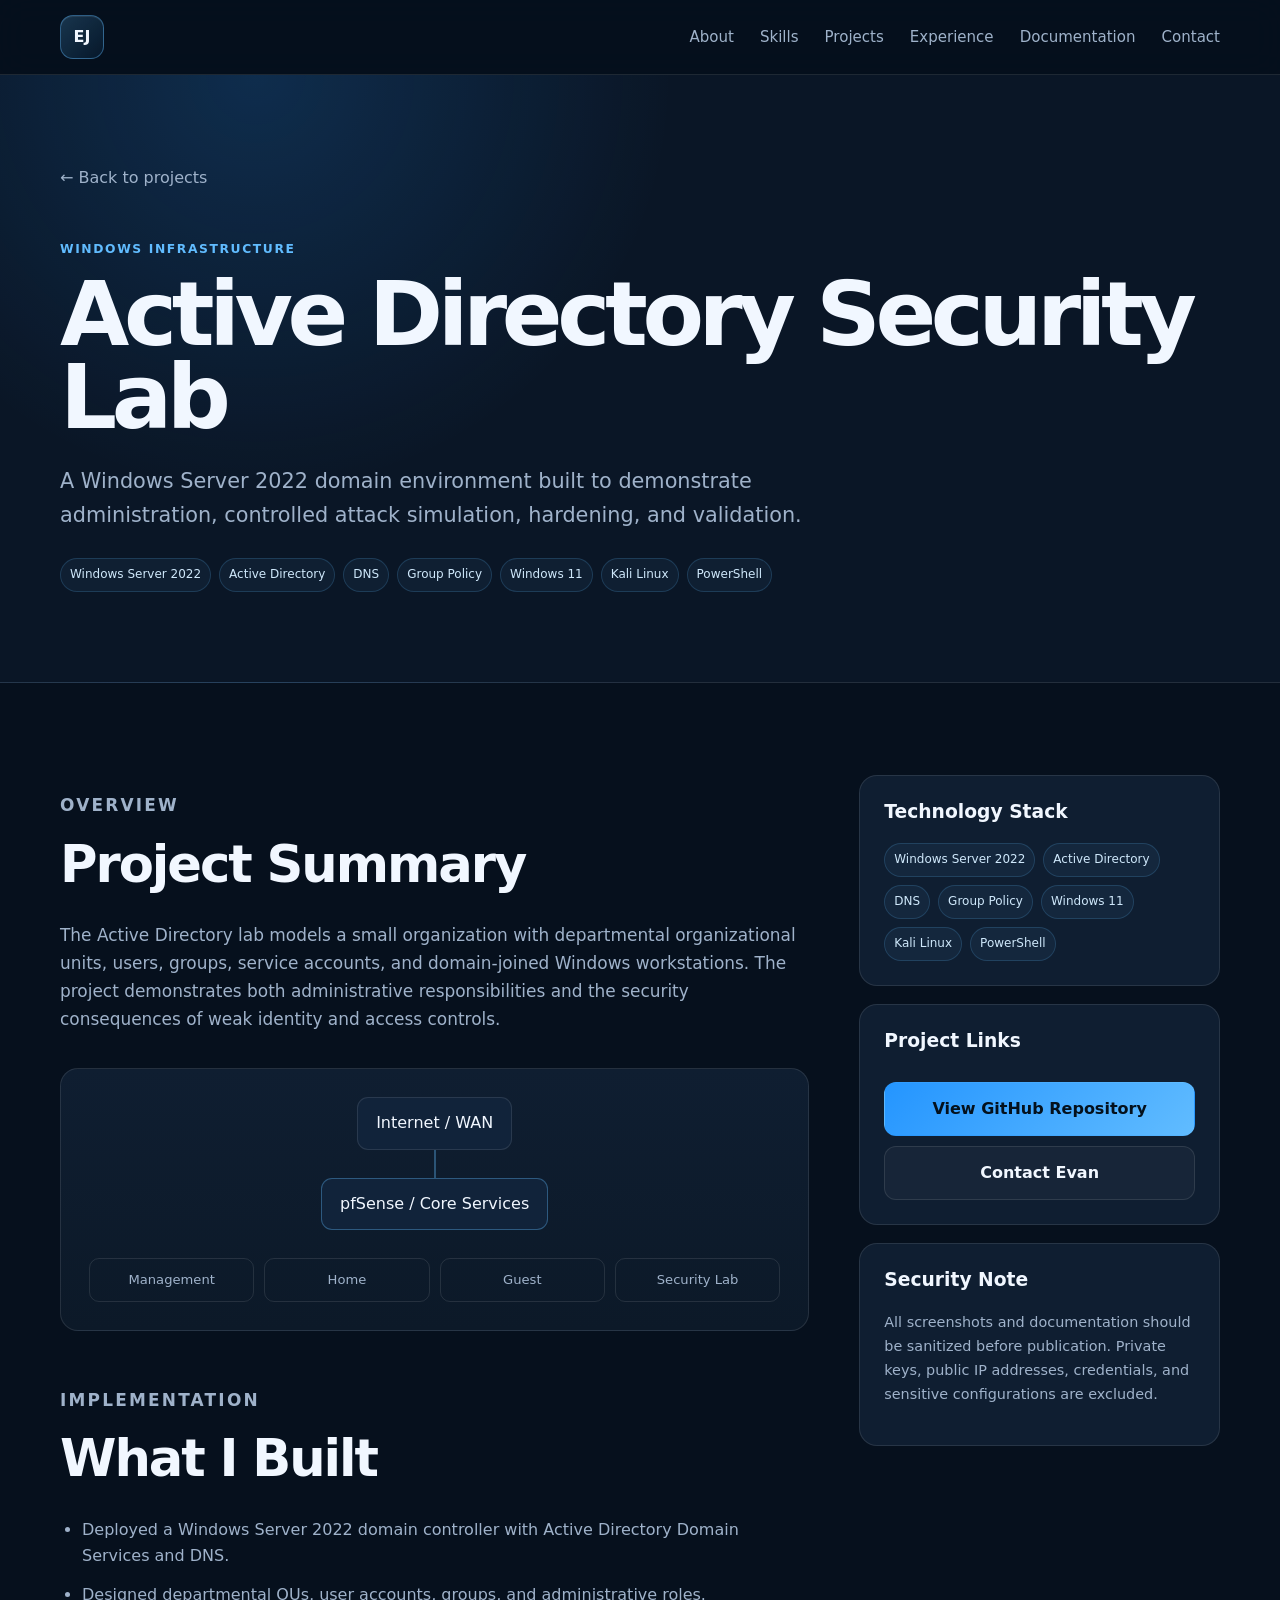
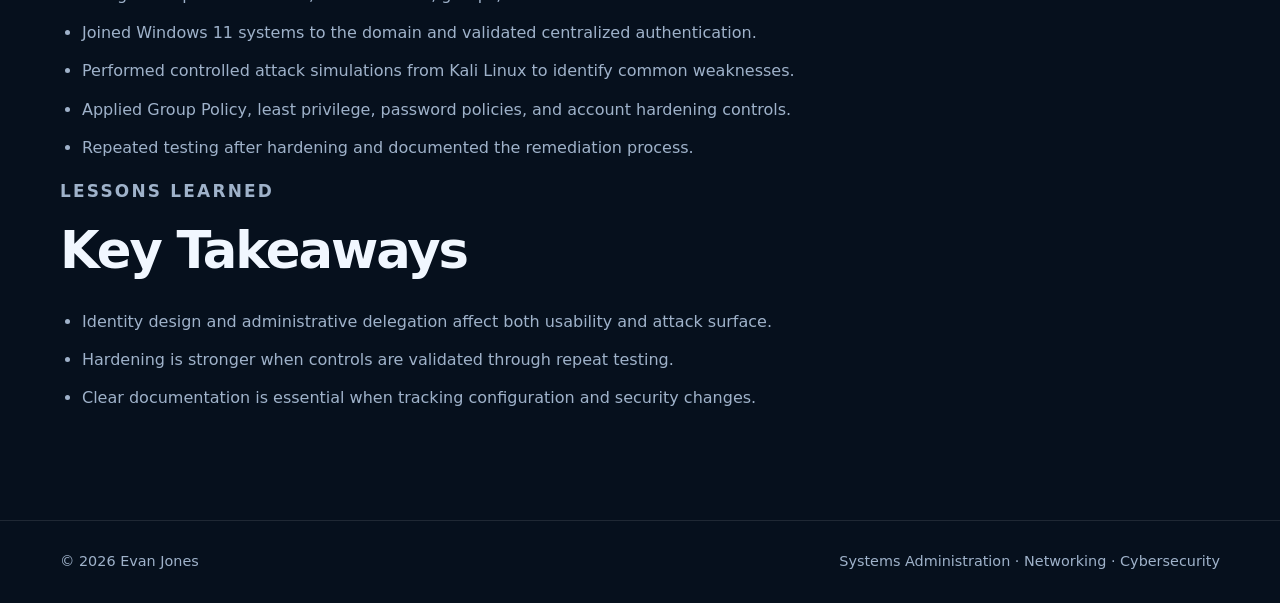
==== active-directory.html @ ff3f4f97 "Add files via upload" ====
<!DOCTYPE html>
<html lang="en">
<head>
<meta charset="UTF-8"><meta name="viewport" content="width=device-width, initial-scale=1.0">
<meta name="description" content="Active Directory Security Lab case study by Evan Jones.">
<title>Active Directory Security Lab | Evan Jones</title><link rel="stylesheet" href="styles.css">
</head>
<body>

<header class="site-header">
  <nav class="nav container" aria-label="Primary navigation">
    <a class="brand" href="index.html#home" aria-label="Evan Jones home">EJ</a>
    <button class="menu-toggle" aria-expanded="false" aria-controls="nav-links">Menu</button>
    <div id="nav-links" class="nav-links">
      <a href="index.html#about">About</a>
      <a href="index.html#skills">Skills</a>
      <a href="index.html#projects">Projects</a>
      <a href="index.html#experience">Experience</a>
      <a href="index.html#documentation">Documentation</a>
      <a href="index.html#contact">Contact</a>
    </div>
  </nav>
</header>

<main>
<section class="case-hero">
  <div class="container case-hero-inner">
    <a class="back-link" href="index.html#projects">← Back to projects</a>
    <p class="section-kicker">Windows Infrastructure</p>
    <h1>Active Directory Security Lab</h1>
    <p class="case-subtitle">A Windows Server 2022 domain environment built to demonstrate administration, controlled attack simulation, hardening, and validation.</p>
    <div class="tag-row case-tags"><span>Windows Server 2022</span><span>Active Directory</span><span>DNS</span><span>Group Policy</span><span>Windows 11</span><span>Kali Linux</span><span>PowerShell</span></div>
  </div>
</section>

<section class="section">
  <div class="container case-grid">
    <article class="case-main">
      <p class="section-kicker">Overview</p>
      <h2>Project Summary</h2>
      <p>The Active Directory lab models a small organization with departmental organizational units, users, groups, service accounts, and domain-joined Windows workstations. The project demonstrates both administrative responsibilities and the security consequences of weak identity and access controls.</p>
      <div class="architecture-box">
        <div class="architecture-node">Internet / WAN</div>
        <div class="architecture-line"></div>
        <div class="architecture-node emphasis">pfSense / Core Services</div>
        <div class="architecture-branches">
          <div>Management</div><div>Home</div><div>Guest</div><div>Security Lab</div>
        </div>
      </div>

      <p class="section-kicker">Implementation</p>
      <h2>What I Built</h2>
      <ul class="feature-list"><li>Deployed a Windows Server 2022 domain controller with Active Directory Domain Services and DNS.</li><li>Designed departmental OUs, user accounts, groups, and administrative roles.</li><li>Joined Windows 11 systems to the domain and validated centralized authentication.</li><li>Performed controlled attack simulations from Kali Linux to identify common weaknesses.</li><li>Applied Group Policy, least privilege, password policies, and account hardening controls.</li><li>Repeated testing after hardening and documented the remediation process.</li></ul>

      <p class="section-kicker">Lessons learned</p>
      <h2>Key Takeaways</h2>
      <ul class="feature-list"><li>Identity design and administrative delegation affect both usability and attack surface.</li><li>Hardening is stronger when controls are validated through repeat testing.</li><li>Clear documentation is essential when tracking configuration and security changes.</li></ul>
    </article>

    <aside class="case-sidebar">
      <div class="sidebar-card"><h3>Technology Stack</h3><div class="tag-cloud"><span>Windows Server 2022</span><span>Active Directory</span><span>DNS</span><span>Group Policy</span><span>Windows 11</span><span>Kali Linux</span><span>PowerShell</span></div></div>
      <div class="sidebar-card"><h3>Project Links</h3><a class="button primary full" href="https://github.com/evnhjns96-ops/active-directory-security-lab" target="_blank" rel="noreferrer">View GitHub Repository</a><a class="button secondary full" href="index.html#contact">Contact Evan</a></div>
      <div class="sidebar-card"><h3>Security Note</h3><p>All screenshots and documentation should be sanitized before publication. Private keys, public IP addresses, credentials, and sensitive configurations are excluded.</p></div>
    </aside>
  </div>
</section>
</main>

<footer>
  <div class="container footer-content">
    <span>© <span id="year"></span> Evan Jones</span>
    <span>Systems Administration · Networking · Cybersecurity</span>
  </div>
</footer>
<script src="script.js"></script>

</body>
</html>
---- styles.css ----
:root{
  --bg:#06101d;--bg-soft:#0a1626;--panel:#0f1e31;--panel-2:#13263e;--text:#f1f7ff;
  --muted:#9fb2ca;--line:rgba(255,255,255,.1);--blue:#61bcff;--blue-strong:#2495ff;
  --green:#4dd6a0;--amber:#ffc95a;--shadow:0 24px 80px rgba(0,0,0,.32);--radius:20px;
}
*{box-sizing:border-box} html{scroll-behavior:smooth}
body{margin:0;background:var(--bg);color:var(--text);font-family:Inter,ui-sans-serif,system-ui,-apple-system,BlinkMacSystemFont,"Segoe UI",sans-serif;line-height:1.65}
a{color:inherit}.container{width:min(1160px,calc(100% - 40px));margin:0 auto}
.site-header{position:sticky;top:0;z-index:30;background:rgba(6,16,29,.82);border-bottom:1px solid var(--line);backdrop-filter:blur(16px)}
.nav{min-height:74px;display:flex;align-items:center;justify-content:space-between;gap:24px}
.brand{width:44px;height:44px;border:1px solid rgba(97,188,255,.4);border-radius:13px;display:grid;place-items:center;font-weight:900;text-decoration:none;background:linear-gradient(135deg,rgba(97,188,255,.22),rgba(36,149,255,.07));box-shadow:inset 0 1px 0 rgba(255,255,255,.08)}
.nav-links{display:flex;gap:26px;align-items:center}.nav-links a{text-decoration:none;color:var(--muted);font-size:.94rem}.nav-links a:hover{color:var(--text)}.menu-toggle{display:none}
.hero{position:relative;overflow:hidden;padding:110px 0 95px;background:linear-gradient(180deg,#071526 0%,#06101d 100%)}
.hero-glow{position:absolute;border-radius:50%;filter:blur(80px);opacity:.27}.hero-glow-one{width:420px;height:420px;background:#197fe4;left:-120px;top:-80px}.hero-glow-two{width:360px;height:360px;background:#54b6ff;right:-100px;top:50px}
.hero-grid{position:relative;display:grid;grid-template-columns:1.28fr .82fr;gap:64px;align-items:center}
.availability-pill{display:inline-flex;align-items:center;gap:9px;padding:8px 12px;border:1px solid rgba(77,214,160,.25);border-radius:999px;background:rgba(77,214,160,.06);color:#c9f4e2;font-size:.84rem;margin-bottom:18px}.availability-pill span{width:8px;height:8px;border-radius:50%;background:var(--green);box-shadow:0 0 14px var(--green)}
.eyebrow,.section-kicker{color:var(--blue);text-transform:uppercase;letter-spacing:.13em;font-size:.77rem;font-weight:850}
h1{font-size:clamp(3.6rem,8vw,7rem);line-height:.93;margin:14px 0 24px;letter-spacing:-.06em}h2{font-size:clamp(2rem,4vw,3.35rem);line-height:1.08;letter-spacing:-.04em;margin:8px 0 30px}h3{margin-top:0;line-height:1.3}
.hero-copy{color:var(--muted);font-size:clamp(1.18rem,2vw,1.5rem);max-width:690px}
.hero-actions,.contact-actions{display:flex;gap:14px;flex-wrap:wrap;margin-top:32px}.button{display:inline-flex;align-items:center;justify-content:center;padding:13px 19px;border-radius:12px;text-decoration:none;font-weight:800;border:1px solid transparent;transition:.2s ease}.button.primary{background:linear-gradient(135deg,var(--blue-strong),var(--blue));color:#04111d}.button.secondary{border-color:var(--line);background:rgba(255,255,255,.035)}.button:hover{transform:translateY(-2px);box-shadow:0 10px 28px rgba(0,0,0,.2)}.button.full{width:100%;margin-top:10px}
.quick-links{display:flex;gap:22px;margin-top:27px}.quick-links a{color:var(--muted);text-decoration:none;font-size:.95rem}.quick-links a:hover{color:var(--blue)}
.profile-card{padding:28px;border:1px solid rgba(97,188,255,.24);border-radius:24px;background:linear-gradient(180deg,rgba(18,37,61,.96),rgba(12,25,42,.97));box-shadow:var(--shadow);position:relative}.profile-card:after{content:"";position:absolute;inset:0;border-radius:24px;background:linear-gradient(135deg,rgba(255,255,255,.05),transparent 35%);pointer-events:none}.avatar{width:72px;height:72px;border-radius:20px;display:grid;place-items:center;background:linear-gradient(135deg,var(--blue-strong),var(--blue));color:#04111d;font-weight:950;font-size:1.45rem;margin-bottom:24px}.profile-label{color:var(--blue);font-size:.76rem;text-transform:uppercase;letter-spacing:.12em;font-weight:850}.profile-card h2{font-size:1.8rem;margin:6px 0 12px}.profile-card p{color:var(--muted)}.profile-stats{display:grid;grid-template-columns:repeat(3,1fr);gap:12px;margin-top:24px}.profile-stats div{padding:14px 10px;border:1px solid var(--line);border-radius:13px;background:rgba(255,255,255,.025)}.profile-stats strong{display:block;font-size:1.3rem;color:var(--blue)}.profile-stats span{display:block;font-size:.72rem;color:var(--muted);margin-top:2px}
.trust-strip{border-top:1px solid var(--line);border-bottom:1px solid var(--line);background:#081524}.trust-grid{display:grid;grid-template-columns:repeat(6,1fr);gap:20px;padding:19px 0;color:#bfd0e2;font-size:.86rem;text-align:center}
.section{padding:92px 0}.section.alt{background:var(--bg-soft);border-top:1px solid var(--line);border-bottom:1px solid var(--line)}.two-column{display:grid;grid-template-columns:.8fr 1.2fr;gap:72px}.two-column p{color:var(--muted);font-size:1.06rem}
.card-grid{display:grid;grid-template-columns:repeat(3,1fr);gap:18px}.card,.project-card{border:1px solid var(--line);background:linear-gradient(180deg,var(--panel),#0d1a2b);border-radius:var(--radius);padding:26px;box-shadow:0 12px 38px rgba(0,0,0,.14);transition:.22s ease}.card:hover,.project-card:hover{transform:translateY(-4px);border-color:rgba(97,188,255,.28)}.card p,.project-card p{color:var(--muted)}.section-heading-row{display:flex;justify-content:space-between;align-items:end;gap:24px}.text-link{color:var(--blue);text-decoration:none;font-weight:800;margin-bottom:34px}
.project-grid{display:grid;grid-template-columns:repeat(2,1fr);gap:20px}.project-card.featured{border-color:rgba(97,188,255,.38);background:linear-gradient(180deg,#142945,#0f1e31)}.project-icon{width:42px;height:42px;border-radius:12px;display:grid;place-items:center;background:rgba(97,188,255,.1);color:var(--blue);font-weight:900;margin-bottom:18px}.project-meta{color:var(--blue);text-transform:uppercase;font-size:.72rem;letter-spacing:.11em;font-weight:850;margin-bottom:10px}.tag-row{display:flex;gap:8px;flex-wrap:wrap;margin:20px 0}.tag-row span,.tag-cloud span{font-size:.75rem;padding:6px 9px;border-radius:999px;border:1px solid rgba(97,188,255,.18);background:rgba(97,188,255,.06);color:#cfe8fb}.project-actions{display:flex;justify-content:space-between;gap:14px;flex-wrap:wrap;margin-top:20px}.project-actions a{color:var(--blue);font-weight:800;text-decoration:none}
.timeline{display:grid;gap:18px}.timeline article{display:grid;grid-template-columns:160px 1fr;gap:30px;padding:25px;border:1px solid var(--line);border-radius:var(--radius);background:var(--panel)}.timeline-date{color:var(--blue);font-weight:850}.timeline p{color:var(--muted);margin-bottom:0}
.doc-list{display:grid;gap:12px}.doc-list a{display:flex;justify-content:space-between;align-items:center;border:1px solid var(--line);background:var(--panel);padding:19px 21px;border-radius:14px;text-decoration:none;transition:.2s ease}.doc-list a:hover{border-color:rgba(97,188,255,.4);transform:translateX(4px)}
.contact-section{padding-top:42px}.contact-card{display:flex;justify-content:space-between;align-items:center;gap:32px;padding:42px;border:1px solid rgba(97,188,255,.25);border-radius:var(--radius);background:linear-gradient(135deg,rgba(36,149,255,.13),rgba(15,30,49,.96))}.contact-card h2{margin-bottom:12px}.contact-card p{color:var(--muted);margin:0}
footer{border-top:1px solid var(--line);padding:29px 0;color:var(--muted);font-size:.9rem}.footer-content{display:flex;justify-content:space-between;gap:20px}

/* Case studies */
.case-hero{padding:90px 0 70px;background:radial-gradient(circle at 20% 0%,rgba(36,149,255,.18),transparent 35%),var(--bg-soft);border-bottom:1px solid var(--line)}.case-hero h1{font-size:clamp(3rem,7vw,5.8rem)}.case-subtitle{max-width:820px;color:var(--muted);font-size:1.3rem}.back-link{display:inline-block;margin-bottom:35px;color:var(--muted);text-decoration:none}.back-link:hover{color:var(--blue)}.case-tags{margin-top:26px}.case-grid{display:grid;grid-template-columns:1.35fr .65fr;gap:50px}.case-main>p{color:var(--muted);font-size:1.06rem}.feature-list{padding-left:22px;color:var(--muted)}.feature-list li{margin-bottom:12px}.architecture-box{margin:34px 0 56px;padding:28px;border:1px solid var(--line);border-radius:18px;background:linear-gradient(180deg,var(--panel),#0c1928);text-align:center}.architecture-node{display:inline-block;padding:12px 18px;border:1px solid var(--line);border-radius:11px;background:#11233a}.architecture-node.emphasis{border-color:rgba(97,188,255,.35)}.architecture-line{width:2px;height:28px;background:rgba(97,188,255,.35);margin:0 auto}.architecture-branches{display:grid;grid-template-columns:repeat(4,1fr);gap:10px;margin-top:28px}.architecture-branches div{padding:10px 8px;border:1px solid var(--line);border-radius:10px;color:var(--muted);font-size:.82rem}.case-sidebar{display:grid;gap:18px;align-content:start}.sidebar-card{padding:24px;border:1px solid var(--line);border-radius:18px;background:var(--panel)}.sidebar-card p{color:var(--muted);font-size:.9rem}.tag-cloud{display:flex;flex-wrap:wrap;gap:8px}
.reveal{opacity:0;transform:translateY(16px);transition:opacity .6s ease,transform .6s ease}.reveal.visible{opacity:1;transform:none}

@media(max-width:900px){.hero-grid,.two-column,.case-grid{grid-template-columns:1fr;gap:40px}.card-grid,.project-grid{grid-template-columns:1fr}.trust-grid{grid-template-columns:repeat(3,1fr)}.menu-toggle{display:inline-flex;color:var(--text);background:transparent;border:1px solid var(--line);padding:8px 12px;border-radius:8px}.nav-links{display:none;position:absolute;top:74px;left:20px;right:20px;flex-direction:column;align-items:stretch;padding:18px;background:var(--panel);border:1px solid var(--line);border-radius:14px}.nav-links.open{display:flex}.timeline article{grid-template-columns:1fr;gap:8px}.contact-card,.footer-content,.section-heading-row{flex-direction:column;align-items:flex-start}.text-link{margin-bottom:20px}.architecture-branches{grid-template-columns:repeat(2,1fr)}}
@media(max-width:560px){.container{width:min(100% - 28px,1160px)}.hero{padding-top:78px}h1{font-size:3.8rem}.profile-stats{grid-template-columns:1fr}.trust-grid{grid-template-columns:repeat(2,1fr)}.quick-links{flex-wrap:wrap}}
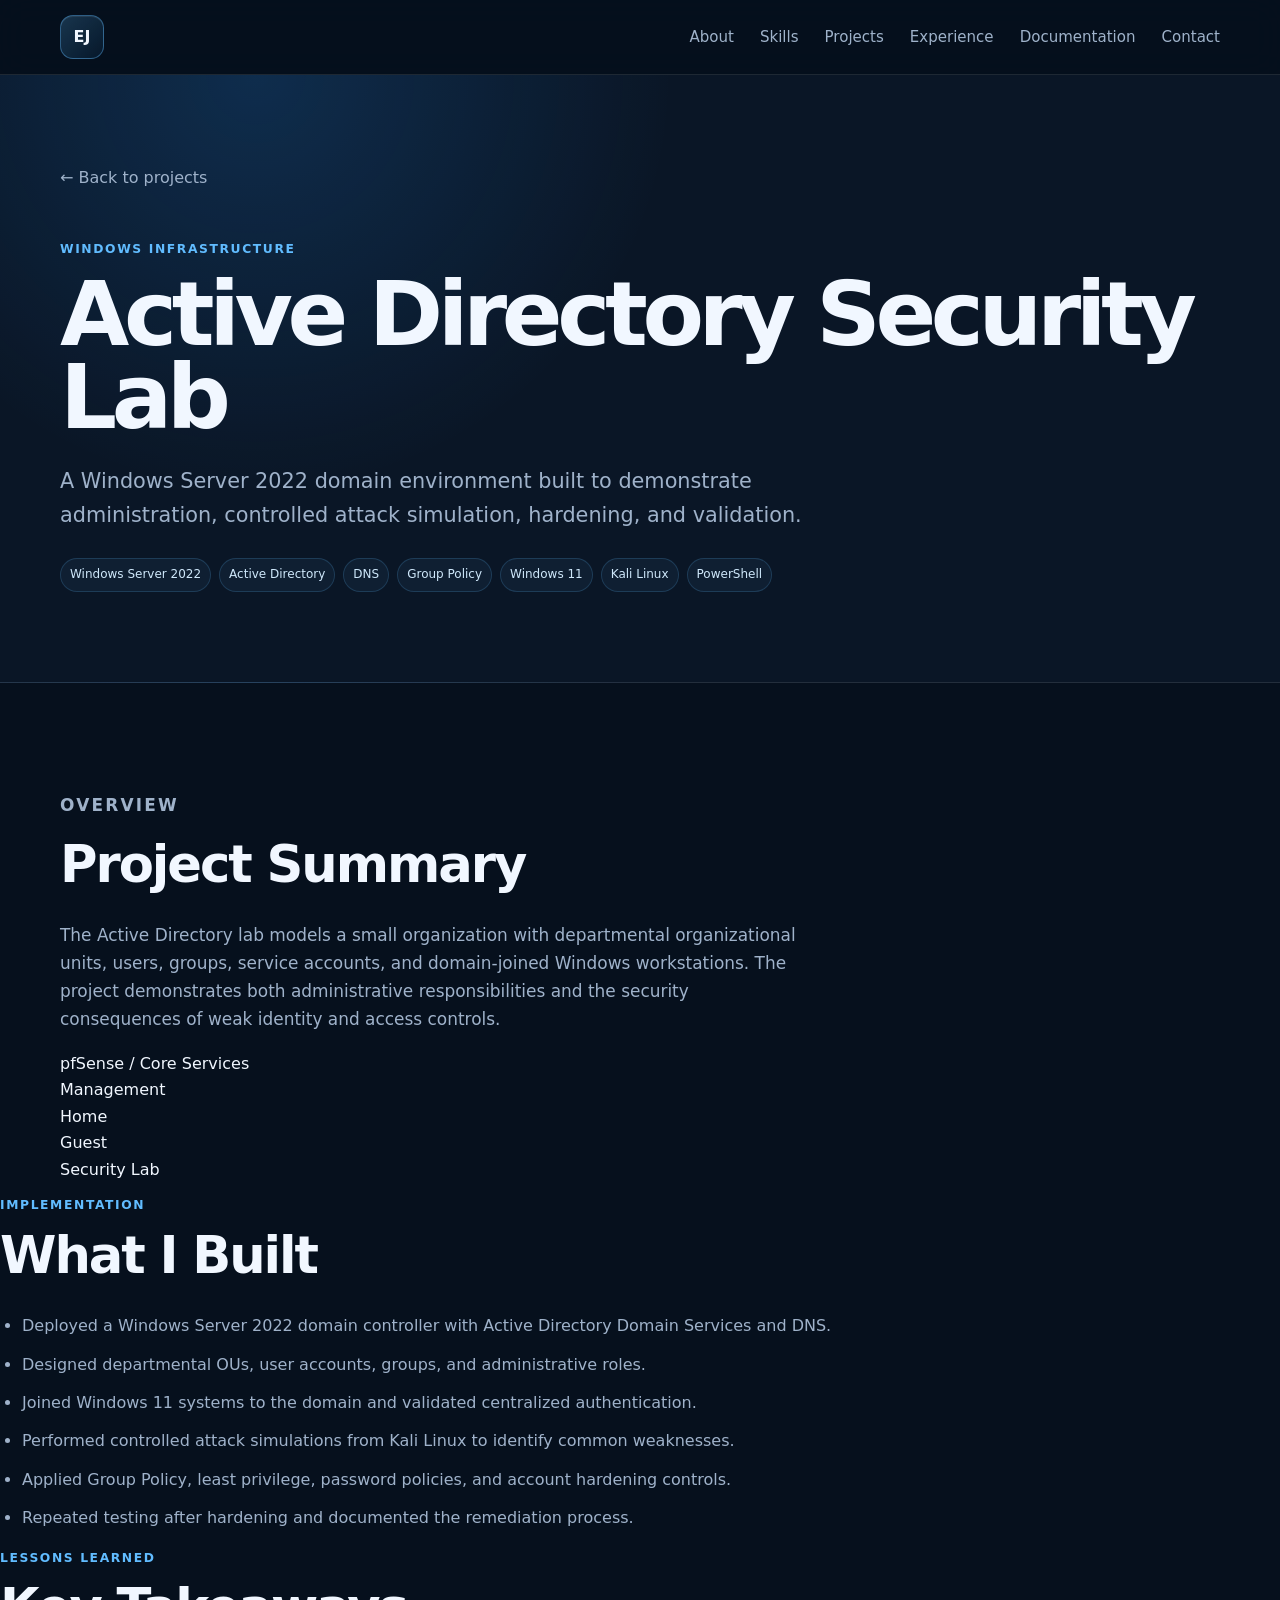
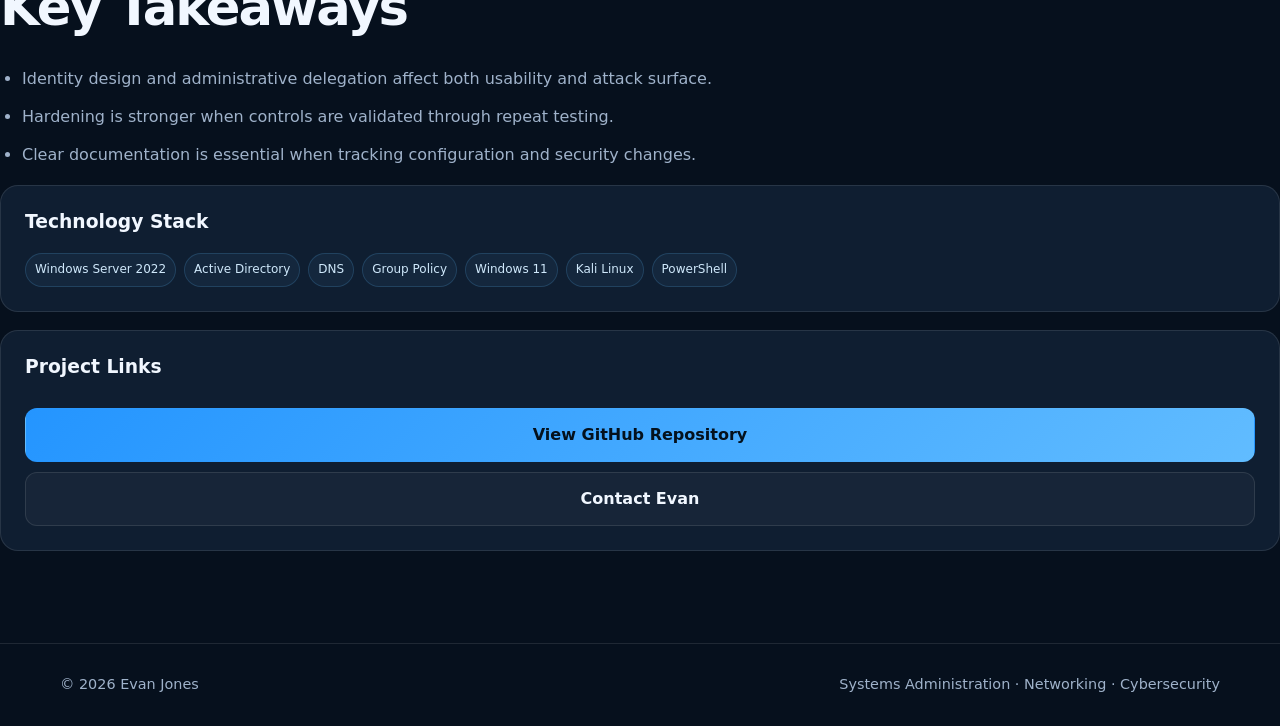
==== commit 8dc7d4c3: "Add files via upload" ====
--- a/active-directory.html
+++ b/active-directory.html
@@ -39,9 +39,7 @@
       <p class="section-kicker">Overview</p>
       <h2>Project Summary</h2>
       <p>The Active Directory lab models a small organization with departmental organizational units, users, groups, service accounts, and domain-joined Windows workstations. The project demonstrates both administrative responsibilities and the security consequences of weak identity and access controls.</p>
-      <div class="architecture-box">
-        <div class="architecture-node">Internet / WAN</div>
-        <div class="architecture-line"></div>
+      <div class="architecture-line"></div>
         <div class="architecture-node emphasis">pfSense / Core Services</div>
         <div class="architecture-branches">
           <div>Management</div><div>Home</div><div>Guest</div><div>Security Lab</div>
@@ -60,8 +58,7 @@
     <aside class="case-sidebar">
       <div class="sidebar-card"><h3>Technology Stack</h3><div class="tag-cloud"><span>Windows Server 2022</span><span>Active Directory</span><span>DNS</span><span>Group Policy</span><span>Windows 11</span><span>Kali Linux</span><span>PowerShell</span></div></div>
       <div class="sidebar-card"><h3>Project Links</h3><a class="button primary full" href="https://github.com/evnhjns96-ops/active-directory-security-lab" target="_blank" rel="noreferrer">View GitHub Repository</a><a class="button secondary full" href="index.html#contact">Contact Evan</a></div>
-      <div class="sidebar-card"><h3>Security Note</h3><p>All screenshots and documentation should be sanitized before publication. Private keys, public IP addresses, credentials, and sensitive configurations are excluded.</p></div>
-    </aside>
+      </aside>
   </div>
 </section>
 </main>
--- a/styles.css
+++ b/styles.css
@@ -31,7 +31,7 @@
 footer{border-top:1px solid var(--line);padding:29px 0;color:var(--muted);font-size:.9rem}.footer-content{display:flex;justify-content:space-between;gap:20px}
 
 /* Case studies */
-.case-hero{padding:90px 0 70px;background:radial-gradient(circle at 20% 0%,rgba(36,149,255,.18),transparent 35%),var(--bg-soft);border-bottom:1px solid var(--line)}.case-hero h1{font-size:clamp(3rem,7vw,5.8rem)}.case-subtitle{max-width:820px;color:var(--muted);font-size:1.3rem}.back-link{display:inline-block;margin-bottom:35px;color:var(--muted);text-decoration:none}.back-link:hover{color:var(--blue)}.case-tags{margin-top:26px}.case-grid{display:grid;grid-template-columns:1.35fr .65fr;gap:50px}.case-main>p{color:var(--muted);font-size:1.06rem}.feature-list{padding-left:22px;color:var(--muted)}.feature-list li{margin-bottom:12px}.architecture-box{margin:34px 0 56px;padding:28px;border:1px solid var(--line);border-radius:18px;background:linear-gradient(180deg,var(--panel),#0c1928);text-align:center}.architecture-node{display:inline-block;padding:12px 18px;border:1px solid var(--line);border-radius:11px;background:#11233a}.architecture-node.emphasis{border-color:rgba(97,188,255,.35)}.architecture-line{width:2px;height:28px;background:rgba(97,188,255,.35);margin:0 auto}.architecture-branches{display:grid;grid-template-columns:repeat(4,1fr);gap:10px;margin-top:28px}.architecture-branches div{padding:10px 8px;border:1px solid var(--line);border-radius:10px;color:var(--muted);font-size:.82rem}.case-sidebar{display:grid;gap:18px;align-content:start}.sidebar-card{padding:24px;border:1px solid var(--line);border-radius:18px;background:var(--panel)}.sidebar-card p{color:var(--muted);font-size:.9rem}.tag-cloud{display:flex;flex-wrap:wrap;gap:8px}
+.case-hero{padding:90px 0 70px;background:radial-gradient(circle at 20% 0%,rgba(36,149,255,.18),transparent 35%),var(--bg-soft);border-bottom:1px solid var(--line)}.case-hero h1{font-size:clamp(3rem,7vw,5.8rem)}.case-subtitle{max-width:820px;color:var(--muted);font-size:1.3rem}.back-link{display:inline-block;margin-bottom:35px;color:var(--muted);text-decoration:none}.back-link:hover{color:var(--blue)}.case-tags{margin-top:26px}.case-grid{display:grid;grid-template-columns:1.35fr .65fr;gap:50px}.case-main>p{color:var(--muted);font-size:1.06rem}.feature-list{padding-left:22px;color:var(--muted)}.feature-list li{margin-bottom:12px}.case-sidebar{display:grid;gap:18px;align-content:start}.sidebar-card{padding:24px;border:1px solid var(--line);border-radius:18px;background:var(--panel)}.sidebar-card p{color:var(--muted);font-size:.9rem}.tag-cloud{display:flex;flex-wrap:wrap;gap:8px}
 .reveal{opacity:0;transform:translateY(16px);transition:opacity .6s ease,transform .6s ease}.reveal.visible{opacity:1;transform:none}
 
 @media(max-width:900px){.hero-grid,.two-column,.case-grid{grid-template-columns:1fr;gap:40px}.card-grid,.project-grid{grid-template-columns:1fr}.trust-grid{grid-template-columns:repeat(3,1fr)}.menu-toggle{display:inline-flex;color:var(--text);background:transparent;border:1px solid var(--line);padding:8px 12px;border-radius:8px}.nav-links{display:none;position:absolute;top:74px;left:20px;right:20px;flex-direction:column;align-items:stretch;padding:18px;background:var(--panel);border:1px solid var(--line);border-radius:14px}.nav-links.open{display:flex}.timeline article{grid-template-columns:1fr;gap:8px}.contact-card,.footer-content,.section-heading-row{flex-direction:column;align-items:flex-start}.text-link{margin-bottom:20px}.architecture-branches{grid-template-columns:repeat(2,1fr)}}
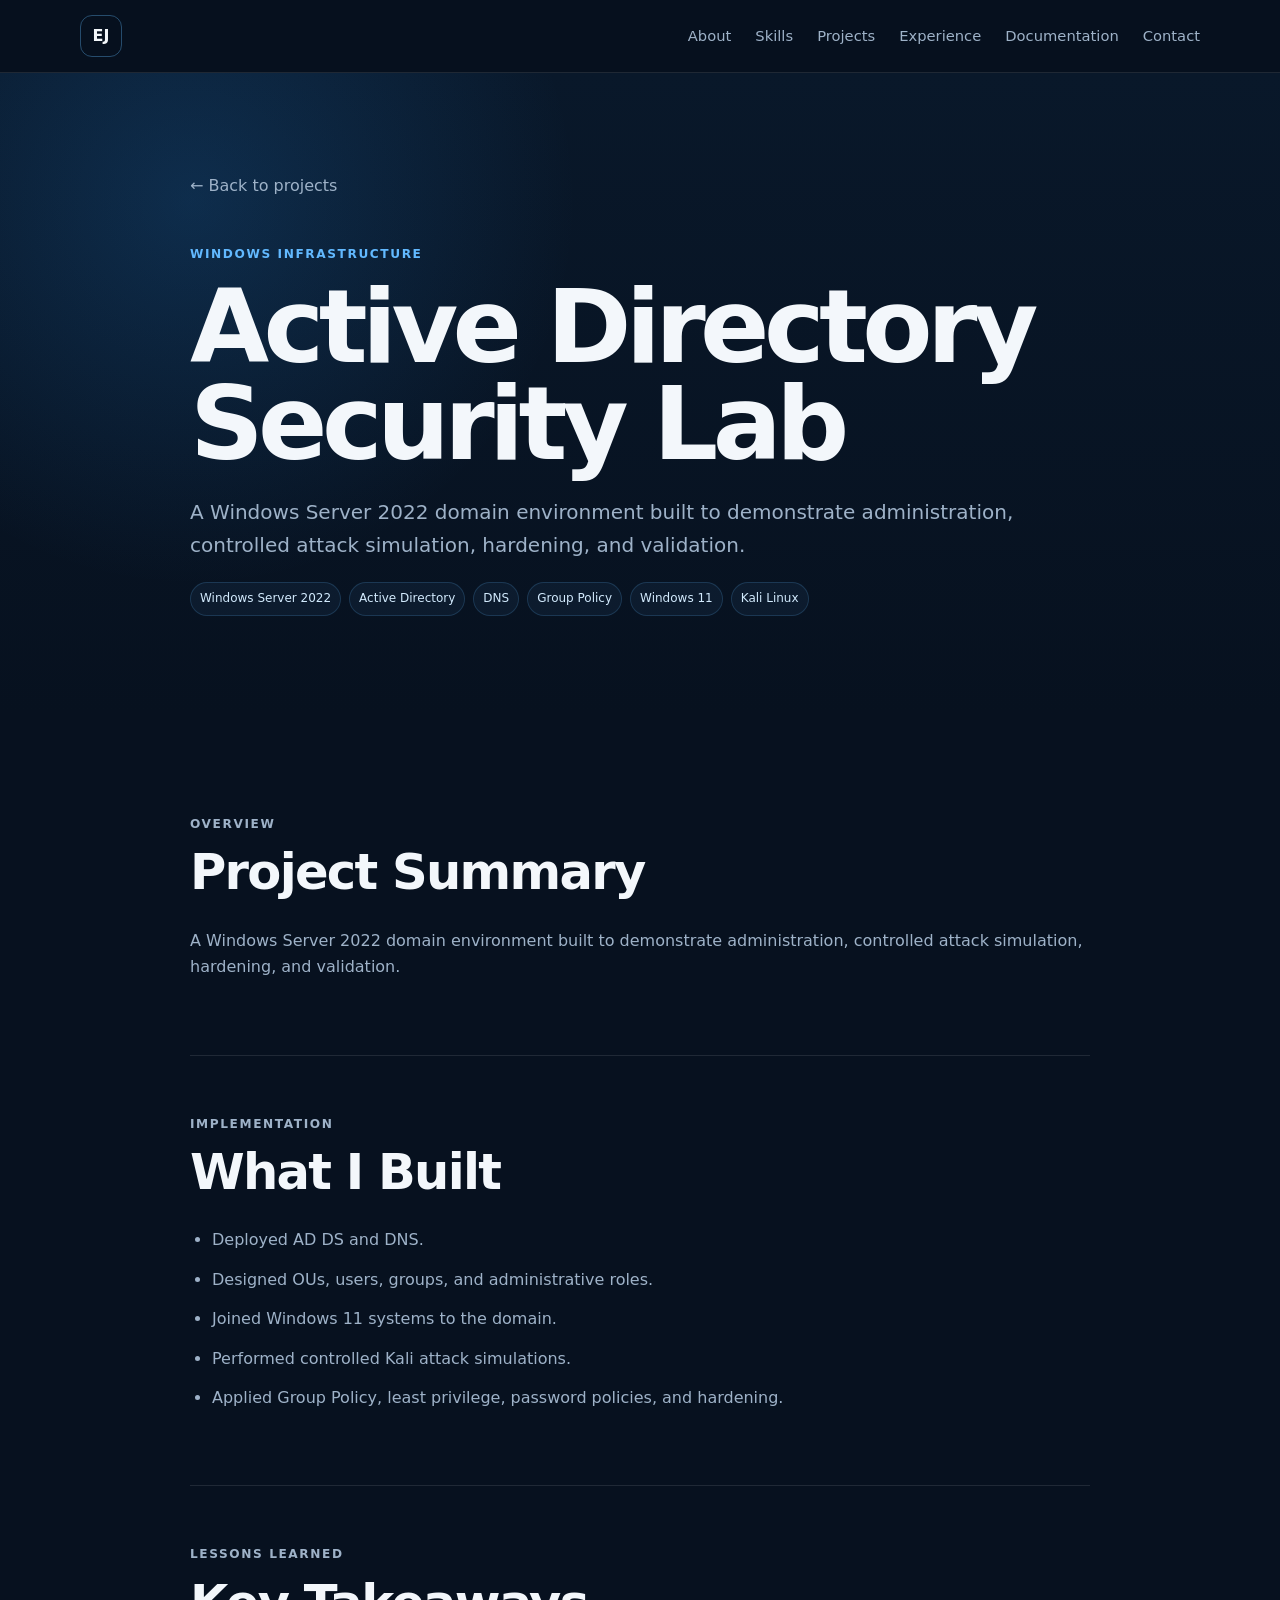
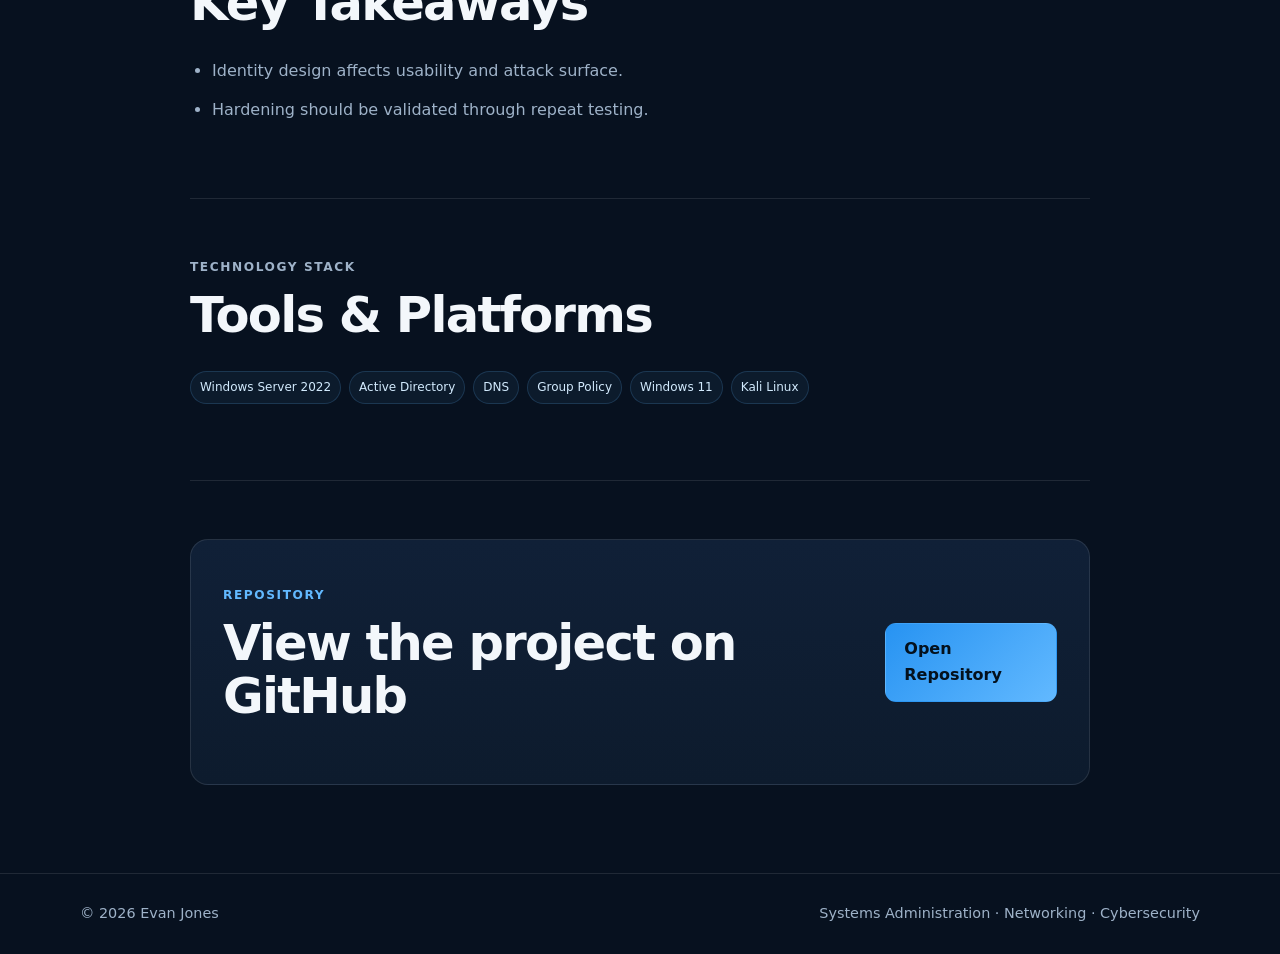
==== commit fabf34aa: "Add files via upload" ====
--- a/active-directory.html
+++ b/active-directory.html
@@ -1,75 +1 @@
-<!DOCTYPE html>
-<html lang="en">
-<head>
-<meta charset="UTF-8"><meta name="viewport" content="width=device-width, initial-scale=1.0">
-<meta name="description" content="Active Directory Security Lab case study by Evan Jones.">
-<title>Active Directory Security Lab | Evan Jones</title><link rel="stylesheet" href="styles.css">
-</head>
-<body>
-
-<header class="site-header">
-  <nav class="nav container" aria-label="Primary navigation">
-    <a class="brand" href="index.html#home" aria-label="Evan Jones home">EJ</a>
-    <button class="menu-toggle" aria-expanded="false" aria-controls="nav-links">Menu</button>
-    <div id="nav-links" class="nav-links">
-      <a href="index.html#about">About</a>
-      <a href="index.html#skills">Skills</a>
-      <a href="index.html#projects">Projects</a>
-      <a href="index.html#experience">Experience</a>
-      <a href="index.html#documentation">Documentation</a>
-      <a href="index.html#contact">Contact</a>
-    </div>
-  </nav>
-</header>
-
-<main>
-<section class="case-hero">
-  <div class="container case-hero-inner">
-    <a class="back-link" href="index.html#projects">← Back to projects</a>
-    <p class="section-kicker">Windows Infrastructure</p>
-    <h1>Active Directory Security Lab</h1>
-    <p class="case-subtitle">A Windows Server 2022 domain environment built to demonstrate administration, controlled attack simulation, hardening, and validation.</p>
-    <div class="tag-row case-tags"><span>Windows Server 2022</span><span>Active Directory</span><span>DNS</span><span>Group Policy</span><span>Windows 11</span><span>Kali Linux</span><span>PowerShell</span></div>
-  </div>
-</section>
-
-<section class="section">
-  <div class="container case-grid">
-    <article class="case-main">
-      <p class="section-kicker">Overview</p>
-      <h2>Project Summary</h2>
-      <p>The Active Directory lab models a small organization with departmental organizational units, users, groups, service accounts, and domain-joined Windows workstations. The project demonstrates both administrative responsibilities and the security consequences of weak identity and access controls.</p>
-      <div class="architecture-line"></div>
-        <div class="architecture-node emphasis">pfSense / Core Services</div>
-        <div class="architecture-branches">
-          <div>Management</div><div>Home</div><div>Guest</div><div>Security Lab</div>
-        </div>
-      </div>
-
-      <p class="section-kicker">Implementation</p>
-      <h2>What I Built</h2>
-      <ul class="feature-list"><li>Deployed a Windows Server 2022 domain controller with Active Directory Domain Services and DNS.</li><li>Designed departmental OUs, user accounts, groups, and administrative roles.</li><li>Joined Windows 11 systems to the domain and validated centralized authentication.</li><li>Performed controlled attack simulations from Kali Linux to identify common weaknesses.</li><li>Applied Group Policy, least privilege, password policies, and account hardening controls.</li><li>Repeated testing after hardening and documented the remediation process.</li></ul>
-
-      <p class="section-kicker">Lessons learned</p>
-      <h2>Key Takeaways</h2>
-      <ul class="feature-list"><li>Identity design and administrative delegation affect both usability and attack surface.</li><li>Hardening is stronger when controls are validated through repeat testing.</li><li>Clear documentation is essential when tracking configuration and security changes.</li></ul>
-    </article>
-
-    <aside class="case-sidebar">
-      <div class="sidebar-card"><h3>Technology Stack</h3><div class="tag-cloud"><span>Windows Server 2022</span><span>Active Directory</span><span>DNS</span><span>Group Policy</span><span>Windows 11</span><span>Kali Linux</span><span>PowerShell</span></div></div>
-      <div class="sidebar-card"><h3>Project Links</h3><a class="button primary full" href="https://github.com/evnhjns96-ops/active-directory-security-lab" target="_blank" rel="noreferrer">View GitHub Repository</a><a class="button secondary full" href="index.html#contact">Contact Evan</a></div>
-      </aside>
-  </div>
-</section>
-</main>
-
-<footer>
-  <div class="container footer-content">
-    <span>© <span id="year"></span> Evan Jones</span>
-    <span>Systems Administration · Networking · Cybersecurity</span>
-  </div>
-</footer>
-<script src="script.js"></script>
-
-</body>
-</html>+<!doctype html><html><head><meta charset="utf-8"><meta name="viewport" content="width=device-width,initial-scale=1"><title>Active Directory Security Lab | Evan Jones</title><link rel="stylesheet" href="styles.css"></head><body><header class="site-header"><nav class="nav container"><a class="brand" href="index.html">EJ</a><button class="menu-toggle" aria-expanded="false" aria-controls="nav-links">Menu</button><div id="nav-links" class="nav-links"><a href="index.html#about">About</a><a href="index.html#skills">Skills</a><a href="index.html#projects">Projects</a><a href="index.html#experience">Experience</a><a href="index.html#documentation">Documentation</a><a href="index.html#contact">Contact</a></div></nav></header><main><section class="case-hero"><div class="container case-hero-content"><a class="back-link" href="index.html#projects">← Back to projects</a><p class="section-kicker">Windows Infrastructure</p><h1>Active Directory Security Lab</h1><p class="case-intro">A Windows Server 2022 domain environment built to demonstrate administration, controlled attack simulation, hardening, and validation.</p><div class="tags"><span>Windows Server 2022</span><span>Active Directory</span><span>DNS</span><span>Group Policy</span><span>Windows 11</span><span>Kali Linux</span></div></div></section><section class="section"><div class="container case-content"><section class="case-block"><p class="section-kicker">Overview</p><h2>Project Summary</h2><p>A Windows Server 2022 domain environment built to demonstrate administration, controlled attack simulation, hardening, and validation.</p></section><section class="case-block"><p class="section-kicker">Implementation</p><h2>What I Built</h2><ul class="case-list"><li>Deployed AD DS and DNS.</li><li>Designed OUs, users, groups, and administrative roles.</li><li>Joined Windows 11 systems to the domain.</li><li>Performed controlled Kali attack simulations.</li><li>Applied Group Policy, least privilege, password policies, and hardening.</li></ul></section><section class="case-block"><p class="section-kicker">Lessons Learned</p><h2>Key Takeaways</h2><ul class="case-list"><li>Identity design affects usability and attack surface.</li><li>Hardening should be validated through repeat testing.</li></ul></section><section class="case-block"><p class="section-kicker">Technology Stack</p><h2>Tools & Platforms</h2><div class="tags"><span>Windows Server 2022</span><span>Active Directory</span><span>DNS</span><span>Group Policy</span><span>Windows 11</span><span>Kali Linux</span></div></section><section class="case-cta"><div><p class="section-kicker">Repository</p><h2>View the project on GitHub</h2></div><a class="button primary" href="https://github.com/evnhjns96-ops/active-directory-security-lab">Open Repository</a></section></div></section></main><footer><div class="container footer-content"><span>© <span id="year"></span> Evan Jones</span><span>Systems Administration · Networking · Cybersecurity</span></div></footer><script src="script.js"></script></body></html>
--- a/styles.css
+++ b/styles.css
@@ -1,38 +1 @@
-
-:root{
-  --bg:#06101d;--bg-soft:#0a1626;--panel:#0f1e31;--panel-2:#13263e;--text:#f1f7ff;
-  --muted:#9fb2ca;--line:rgba(255,255,255,.1);--blue:#61bcff;--blue-strong:#2495ff;
-  --green:#4dd6a0;--amber:#ffc95a;--shadow:0 24px 80px rgba(0,0,0,.32);--radius:20px;
-}
-*{box-sizing:border-box} html{scroll-behavior:smooth}
-body{margin:0;background:var(--bg);color:var(--text);font-family:Inter,ui-sans-serif,system-ui,-apple-system,BlinkMacSystemFont,"Segoe UI",sans-serif;line-height:1.65}
-a{color:inherit}.container{width:min(1160px,calc(100% - 40px));margin:0 auto}
-.site-header{position:sticky;top:0;z-index:30;background:rgba(6,16,29,.82);border-bottom:1px solid var(--line);backdrop-filter:blur(16px)}
-.nav{min-height:74px;display:flex;align-items:center;justify-content:space-between;gap:24px}
-.brand{width:44px;height:44px;border:1px solid rgba(97,188,255,.4);border-radius:13px;display:grid;place-items:center;font-weight:900;text-decoration:none;background:linear-gradient(135deg,rgba(97,188,255,.22),rgba(36,149,255,.07));box-shadow:inset 0 1px 0 rgba(255,255,255,.08)}
-.nav-links{display:flex;gap:26px;align-items:center}.nav-links a{text-decoration:none;color:var(--muted);font-size:.94rem}.nav-links a:hover{color:var(--text)}.menu-toggle{display:none}
-.hero{position:relative;overflow:hidden;padding:110px 0 95px;background:linear-gradient(180deg,#071526 0%,#06101d 100%)}
-.hero-glow{position:absolute;border-radius:50%;filter:blur(80px);opacity:.27}.hero-glow-one{width:420px;height:420px;background:#197fe4;left:-120px;top:-80px}.hero-glow-two{width:360px;height:360px;background:#54b6ff;right:-100px;top:50px}
-.hero-grid{position:relative;display:grid;grid-template-columns:1.28fr .82fr;gap:64px;align-items:center}
-.availability-pill{display:inline-flex;align-items:center;gap:9px;padding:8px 12px;border:1px solid rgba(77,214,160,.25);border-radius:999px;background:rgba(77,214,160,.06);color:#c9f4e2;font-size:.84rem;margin-bottom:18px}.availability-pill span{width:8px;height:8px;border-radius:50%;background:var(--green);box-shadow:0 0 14px var(--green)}
-.eyebrow,.section-kicker{color:var(--blue);text-transform:uppercase;letter-spacing:.13em;font-size:.77rem;font-weight:850}
-h1{font-size:clamp(3.6rem,8vw,7rem);line-height:.93;margin:14px 0 24px;letter-spacing:-.06em}h2{font-size:clamp(2rem,4vw,3.35rem);line-height:1.08;letter-spacing:-.04em;margin:8px 0 30px}h3{margin-top:0;line-height:1.3}
-.hero-copy{color:var(--muted);font-size:clamp(1.18rem,2vw,1.5rem);max-width:690px}
-.hero-actions,.contact-actions{display:flex;gap:14px;flex-wrap:wrap;margin-top:32px}.button{display:inline-flex;align-items:center;justify-content:center;padding:13px 19px;border-radius:12px;text-decoration:none;font-weight:800;border:1px solid transparent;transition:.2s ease}.button.primary{background:linear-gradient(135deg,var(--blue-strong),var(--blue));color:#04111d}.button.secondary{border-color:var(--line);background:rgba(255,255,255,.035)}.button:hover{transform:translateY(-2px);box-shadow:0 10px 28px rgba(0,0,0,.2)}.button.full{width:100%;margin-top:10px}
-.quick-links{display:flex;gap:22px;margin-top:27px}.quick-links a{color:var(--muted);text-decoration:none;font-size:.95rem}.quick-links a:hover{color:var(--blue)}
-.profile-card{padding:28px;border:1px solid rgba(97,188,255,.24);border-radius:24px;background:linear-gradient(180deg,rgba(18,37,61,.96),rgba(12,25,42,.97));box-shadow:var(--shadow);position:relative}.profile-card:after{content:"";position:absolute;inset:0;border-radius:24px;background:linear-gradient(135deg,rgba(255,255,255,.05),transparent 35%);pointer-events:none}.avatar{width:72px;height:72px;border-radius:20px;display:grid;place-items:center;background:linear-gradient(135deg,var(--blue-strong),var(--blue));color:#04111d;font-weight:950;font-size:1.45rem;margin-bottom:24px}.profile-label{color:var(--blue);font-size:.76rem;text-transform:uppercase;letter-spacing:.12em;font-weight:850}.profile-card h2{font-size:1.8rem;margin:6px 0 12px}.profile-card p{color:var(--muted)}.profile-stats{display:grid;grid-template-columns:repeat(3,1fr);gap:12px;margin-top:24px}.profile-stats div{padding:14px 10px;border:1px solid var(--line);border-radius:13px;background:rgba(255,255,255,.025)}.profile-stats strong{display:block;font-size:1.3rem;color:var(--blue)}.profile-stats span{display:block;font-size:.72rem;color:var(--muted);margin-top:2px}
-.trust-strip{border-top:1px solid var(--line);border-bottom:1px solid var(--line);background:#081524}.trust-grid{display:grid;grid-template-columns:repeat(6,1fr);gap:20px;padding:19px 0;color:#bfd0e2;font-size:.86rem;text-align:center}
-.section{padding:92px 0}.section.alt{background:var(--bg-soft);border-top:1px solid var(--line);border-bottom:1px solid var(--line)}.two-column{display:grid;grid-template-columns:.8fr 1.2fr;gap:72px}.two-column p{color:var(--muted);font-size:1.06rem}
-.card-grid{display:grid;grid-template-columns:repeat(3,1fr);gap:18px}.card,.project-card{border:1px solid var(--line);background:linear-gradient(180deg,var(--panel),#0d1a2b);border-radius:var(--radius);padding:26px;box-shadow:0 12px 38px rgba(0,0,0,.14);transition:.22s ease}.card:hover,.project-card:hover{transform:translateY(-4px);border-color:rgba(97,188,255,.28)}.card p,.project-card p{color:var(--muted)}.section-heading-row{display:flex;justify-content:space-between;align-items:end;gap:24px}.text-link{color:var(--blue);text-decoration:none;font-weight:800;margin-bottom:34px}
-.project-grid{display:grid;grid-template-columns:repeat(2,1fr);gap:20px}.project-card.featured{border-color:rgba(97,188,255,.38);background:linear-gradient(180deg,#142945,#0f1e31)}.project-icon{width:42px;height:42px;border-radius:12px;display:grid;place-items:center;background:rgba(97,188,255,.1);color:var(--blue);font-weight:900;margin-bottom:18px}.project-meta{color:var(--blue);text-transform:uppercase;font-size:.72rem;letter-spacing:.11em;font-weight:850;margin-bottom:10px}.tag-row{display:flex;gap:8px;flex-wrap:wrap;margin:20px 0}.tag-row span,.tag-cloud span{font-size:.75rem;padding:6px 9px;border-radius:999px;border:1px solid rgba(97,188,255,.18);background:rgba(97,188,255,.06);color:#cfe8fb}.project-actions{display:flex;justify-content:space-between;gap:14px;flex-wrap:wrap;margin-top:20px}.project-actions a{color:var(--blue);font-weight:800;text-decoration:none}
-.timeline{display:grid;gap:18px}.timeline article{display:grid;grid-template-columns:160px 1fr;gap:30px;padding:25px;border:1px solid var(--line);border-radius:var(--radius);background:var(--panel)}.timeline-date{color:var(--blue);font-weight:850}.timeline p{color:var(--muted);margin-bottom:0}
-.doc-list{display:grid;gap:12px}.doc-list a{display:flex;justify-content:space-between;align-items:center;border:1px solid var(--line);background:var(--panel);padding:19px 21px;border-radius:14px;text-decoration:none;transition:.2s ease}.doc-list a:hover{border-color:rgba(97,188,255,.4);transform:translateX(4px)}
-.contact-section{padding-top:42px}.contact-card{display:flex;justify-content:space-between;align-items:center;gap:32px;padding:42px;border:1px solid rgba(97,188,255,.25);border-radius:var(--radius);background:linear-gradient(135deg,rgba(36,149,255,.13),rgba(15,30,49,.96))}.contact-card h2{margin-bottom:12px}.contact-card p{color:var(--muted);margin:0}
-footer{border-top:1px solid var(--line);padding:29px 0;color:var(--muted);font-size:.9rem}.footer-content{display:flex;justify-content:space-between;gap:20px}
-
-/* Case studies */
-.case-hero{padding:90px 0 70px;background:radial-gradient(circle at 20% 0%,rgba(36,149,255,.18),transparent 35%),var(--bg-soft);border-bottom:1px solid var(--line)}.case-hero h1{font-size:clamp(3rem,7vw,5.8rem)}.case-subtitle{max-width:820px;color:var(--muted);font-size:1.3rem}.back-link{display:inline-block;margin-bottom:35px;color:var(--muted);text-decoration:none}.back-link:hover{color:var(--blue)}.case-tags{margin-top:26px}.case-grid{display:grid;grid-template-columns:1.35fr .65fr;gap:50px}.case-main>p{color:var(--muted);font-size:1.06rem}.feature-list{padding-left:22px;color:var(--muted)}.feature-list li{margin-bottom:12px}.case-sidebar{display:grid;gap:18px;align-content:start}.sidebar-card{padding:24px;border:1px solid var(--line);border-radius:18px;background:var(--panel)}.sidebar-card p{color:var(--muted);font-size:.9rem}.tag-cloud{display:flex;flex-wrap:wrap;gap:8px}
-.reveal{opacity:0;transform:translateY(16px);transition:opacity .6s ease,transform .6s ease}.reveal.visible{opacity:1;transform:none}
-
-@media(max-width:900px){.hero-grid,.two-column,.case-grid{grid-template-columns:1fr;gap:40px}.card-grid,.project-grid{grid-template-columns:1fr}.trust-grid{grid-template-columns:repeat(3,1fr)}.menu-toggle{display:inline-flex;color:var(--text);background:transparent;border:1px solid var(--line);padding:8px 12px;border-radius:8px}.nav-links{display:none;position:absolute;top:74px;left:20px;right:20px;flex-direction:column;align-items:stretch;padding:18px;background:var(--panel);border:1px solid var(--line);border-radius:14px}.nav-links.open{display:flex}.timeline article{grid-template-columns:1fr;gap:8px}.contact-card,.footer-content,.section-heading-row{flex-direction:column;align-items:flex-start}.text-link{margin-bottom:20px}.architecture-branches{grid-template-columns:repeat(2,1fr)}}
-@media(max-width:560px){.container{width:min(100% - 28px,1160px)}.hero{padding-top:78px}h1{font-size:3.8rem}.profile-stats{grid-template-columns:1fr}.trust-grid{grid-template-columns:repeat(2,1fr)}.quick-links{flex-wrap:wrap}}
+:root{--bg:#07111f;--alt:#0b1728;--panel:#102037;--text:#f3f7fb;--muted:#9eb2c8;--line:rgba(255,255,255,.1);--blue:#62b9ff;--radius:18px}*{box-sizing:border-box}html{scroll-behavior:smooth}body{margin:0;background:var(--bg);color:var(--text);font-family:Inter,system-ui,-apple-system,"Segoe UI",sans-serif;line-height:1.65}a{color:inherit}.container{width:min(1120px,calc(100% - 40px));margin:auto}.site-header{position:sticky;top:0;z-index:20;background:rgba(7,17,31,.9);border-bottom:1px solid var(--line);backdrop-filter:blur(14px)}.nav{min-height:72px;display:flex;align-items:center;justify-content:space-between}.brand{width:42px;height:42px;display:grid;place-items:center;border:1px solid rgba(98,185,255,.35);border-radius:12px;text-decoration:none;font-weight:900}.nav-links{display:flex;gap:24px}.nav-links a{text-decoration:none;color:var(--muted);font-size:.92rem}.menu-toggle{display:none}.hero,.case-hero{padding:100px 0 80px;background:radial-gradient(circle at 15% 20%,rgba(39,147,242,.18),transparent 32%),linear-gradient(180deg,#09182a,var(--bg))}.hero-grid{display:grid;grid-template-columns:1.25fr .75fr;gap:60px;align-items:center}.eyebrow,.section-kicker{color:var(--blue);text-transform:uppercase;letter-spacing:.13em;font-size:.76rem;font-weight:850}h1{font-size:clamp(3.5rem,8vw,6.5rem);line-height:.95;letter-spacing:-.055em;margin:14px 0 24px}h2{font-size:clamp(2rem,4vw,3.1rem);line-height:1.08;letter-spacing:-.035em;margin:8px 0 28px}h3{margin-top:0}.hero-copy,.case-intro,.muted,.prose p,.card p,.project-card p,.timeline p,.case-block p,.case-list{color:var(--muted)}.hero-actions{display:flex;gap:14px;flex-wrap:wrap;margin-top:28px}.button{display:inline-flex;padding:12px 18px;border-radius:11px;text-decoration:none;font-weight:800;border:1px solid transparent}.primary{background:linear-gradient(135deg,#2793f2,var(--blue));color:#04111d}.secondary{border-color:var(--line);background:rgba(255,255,255,.035)}.quick-links{display:flex;gap:20px;flex-wrap:wrap;margin-top:24px}.quick-links a{text-decoration:none;color:var(--muted)}.hero-card,.card,.project-card,.timeline article,.doc-list a,.contact-card,.case-cta{border:1px solid var(--line);border-radius:var(--radius);background:linear-gradient(180deg,var(--panel),#0d1b2d)}.hero-card{padding:28px}.hero-card h2{font-size:1.8rem}.mini-grid{display:grid;grid-template-columns:repeat(3,1fr);gap:10px;margin-top:20px}.mini-grid div{padding:12px;border:1px solid var(--line);border-radius:12px}.mini-grid strong{display:block;color:var(--blue);font-size:1.3rem}.mini-grid span{font-size:.72rem;color:var(--muted)}.tech-strip{border-block:1px solid var(--line);background:#091627}.tech-strip-grid{display:grid;grid-template-columns:repeat(6,1fr);gap:18px;padding:18px 0;text-align:center;color:#c1d1e1;font-size:.85rem}.section{padding:88px 0}.alt{background:var(--alt);border-block:1px solid var(--line)}.split{display:grid;grid-template-columns:.8fr 1.2fr;gap:70px}.card-grid{display:grid;grid-template-columns:repeat(3,1fr);gap:18px}.card,.project-card{padding:24px}.section-row{display:flex;justify-content:space-between;align-items:end}.text-link,.project-links a{color:var(--blue);text-decoration:none;font-weight:800}.project-grid{display:grid;grid-template-columns:repeat(2,1fr);gap:20px}.project-type{color:var(--blue)!important;text-transform:uppercase;letter-spacing:.12em;font-size:.72rem;font-weight:850}.tags{display:flex;gap:8px;flex-wrap:wrap;margin:18px 0}.tags span{padding:6px 9px;border-radius:999px;border:1px solid rgba(98,185,255,.18);background:rgba(98,185,255,.06);color:#d2eafd;font-size:.75rem}.project-links{display:flex;justify-content:space-between;gap:16px;flex-wrap:wrap}.timeline{display:grid;gap:18px}.timeline article{display:grid;grid-template-columns:160px 1fr;gap:28px;padding:24px}.timeline-date{color:var(--blue);font-weight:850}.doc-list{display:grid;gap:12px}.doc-list a{display:flex;justify-content:space-between;padding:18px 20px;text-decoration:none}.contact-card{display:flex;justify-content:space-between;align-items:center;gap:30px;padding:40px}footer{border-top:1px solid var(--line);padding:28px 0;color:var(--muted);font-size:.9rem}.footer-content{display:flex;justify-content:space-between}.case-hero-content,.case-content{max-width:900px}.back-link{display:inline-block;margin-bottom:32px;color:var(--muted);text-decoration:none}.case-intro{font-size:1.25rem}.case-block{padding-bottom:58px;margin-bottom:58px;border-bottom:1px solid var(--line)}.case-list{padding-left:22px}.case-list li{margin-bottom:13px}.case-cta{display:flex;justify-content:space-between;align-items:center;gap:30px;padding:32px}@media(max-width:900px){.hero-grid,.split{grid-template-columns:1fr}.card-grid,.project-grid{grid-template-columns:1fr}.tech-strip-grid{grid-template-columns:repeat(3,1fr)}.menu-toggle{display:inline-flex;background:transparent;color:var(--text);border:1px solid var(--line);padding:8px 12px;border-radius:8px}.nav-links{display:none;position:absolute;top:72px;left:20px;right:20px;flex-direction:column;padding:18px;background:var(--panel);border:1px solid var(--line);border-radius:14px}.nav-links.open{display:flex}.timeline article{grid-template-columns:1fr}.contact-card,.case-cta,.footer-content,.section-row{flex-direction:column;align-items:flex-start}.mini-grid{grid-template-columns:1fr}}@media(max-width:560px){.container{width:min(100% - 28px,1120px)}.tech-strip-grid{grid-template-columns:repeat(2,1fr)}}
